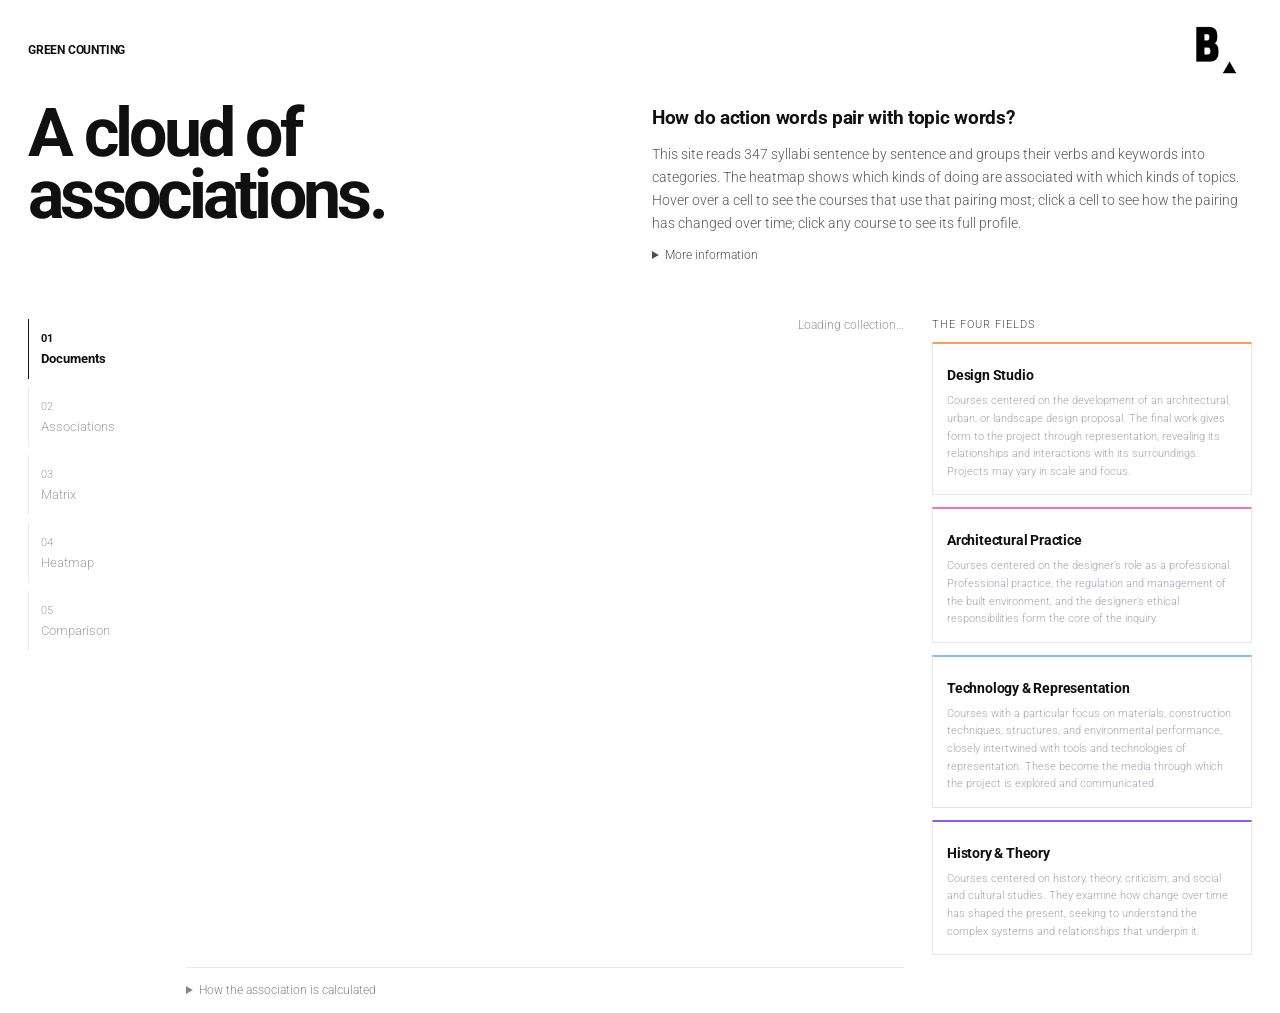
==== web/cloud_associations/index.html @ d3a154b5 "New Website" ====
<!doctype html>
<html lang="en">
<head><meta charset="utf-8"><meta name="viewport" content="width=device-width,initial-scale=1"><title>Cloud associations — an atlas of syllabi</title><link rel="preconnect" href="https://fonts.googleapis.com"><link rel="preconnect" href="https://fonts.gstatic.com" crossorigin><link href="https://fonts.googleapis.com/css2?family=Roboto:wght@300;700&family=Roboto+Mono:wght@300;700&display=swap" rel="stylesheet"><link rel="stylesheet" href="style.css"></head>
<body>
<header><a class="eyebrow" href="../word_associations/index.html">GREEN COUNTING</a><img class="buell-logo" src="buell-center-logo.png" alt="Buell Center"></header>
<main>
<section class="intro"><div><p class="eyebrow">FROM SOURCES TO PATTERNS</p><h1>A cloud of<br><em>associations.</em></h1></div>
<div class="project-description">
<h2>How do action words pair with topic words?</h2>
<p>This site reads 347 syllabi sentence by sentence and groups their verbs and keywords into categories. The heatmap shows which kinds of doing are associated with which kinds of topics. Hover over a cell to see the courses that use that pairing most; click a cell to see how the pairing has changed over time; click any course to see its full profile.</p>
<details class="project-method"><summary>More information</summary><h3>Implementation Details</h3><p>Every syllabus was split into sentences and the quantity of words in each verb and keyword category were counted. A sentence counts toward a verb group when it uses one of that group's verbs, and toward a keyword group when it mentions one of that group's topic words. Words are lemmatized to match their dictionary base form, and a word only counts as a keyword when it isn't being used as a verb in that sentence — so &quot;building a wall&quot; counts as a verb, while &quot;the building&quot; counts as a keyword. &quot;Distinctiveness of Association&quot; compares how often two word groups actually share a sentence with how often they would if the pairing were independent — a methodology known as <a href="https://en.wikipedia.org/wiki/Pointwise_mutual_information" target="_blank" rel="noopener">Pointwise Mutual Information</a>. The baseline is computed only over sentences that contain at least one categorized word, so administrative boilerplate (dates, grading policies, schedules) doesn't affect it.</p></details>
</div></section>
<div class="explorer-layout">
<nav class="steps" aria-label="Visualization stages"><button data-stage="0" aria-current="step"><span>01</span> Documents</button><button data-stage="1"><span>02</span> Associations</button><button data-stage="2"><span>03</span> Matrix</button><button data-stage="3"><span>04</span> Heatmap</button><button data-stage="4"><span>05</span> Comparison</button></nav>
<section class="workspace"><div class="toolbar"><div id="filters" role="group" aria-label="Document category"></div><button id="next" class="next" hidden>Unfold associations ↗</button></div>
<div class="figure-heading"><div><p id="stage-label" class="eyebrow" hidden>01 / THE COLLECTION</p><h2 id="stage-title" hidden>Each point is a document.</h2></div><p id="counts" aria-live="polite">Loading collection…</p></div>

<div id="comparison" hidden></div>
<div id="plot"><canvas id="canvas" aria-hidden="true"></canvas><div id="grid" aria-label="Verb and keyword association matrix"></div></div>
<div class="figure-footer"><p id="explanation" aria-live="polite"></p><div id="heat-legend" hidden><p class="heat-legend-description"><span>Points merge into an association surface. Yellow: less frequent than expected.</span><span>Magenta: more frequent than expected. Unscored cells have a central dot.</span></p><div class="gradient"></div><div class="legend-labels"><span>Less than expected</span><span>1×</span><span>More than expected</span></div></div></div>
</section>
<aside class="category-definitions" aria-label="Category definitions">
<p class="eyebrow">THE FOUR FIELDS</p>

<section class="definition-card" style="--category-color:#ff9b53"><h3>Design Studio</h3><p>Courses centered on the development of an architectural, urban, or landscape design proposal. The final work gives form to the project through representation, revealing its relationships and interactions with its surroundings. Projects may vary in scale and focus.</p></section>
<section class="definition-card" style="--category-color:#f16ed5"><h3>Architectural Practice</h3><p>Courses centered on the designer’s role as a professional. Professional practice, the regulation and management of the built environment, and the designer’s ethical responsibilities form the core of the inquiry.</p></section>
<section class="definition-card" style="--category-color:#72c9f4"><h3>Technology &amp; Representation</h3><p>Courses with a particular focus on materials, construction techniques, structures, and environmental performance, closely intertwined with tools and technologies of representation. These become the media through which the project is explored and communicated.</p></section>
<section class="definition-card" style="--category-color:#9855f5"><h3>History &amp; Theory</h3><p>Courses centered on history, theory, criticism, and social and cultural studies. They examine how change over time has shaped the present, seeking to understand the complex systems and relationships that underpin it.</p></section>
<div id="comparison-key" hidden></div>
</aside>
</div>

<div class="lower-controls">
<details><summary>How the association is calculated</summary><p>The ratio is observed shared sentences × baseline sentences ÷ (verb sentences × keyword sentences), calculated within the selected collection. As in the reference explorer, the baseline uses active sentences when available and otherwise all sentences for each syllabus. Cells with fewer than three shared sentences are not scored. Hidden topic categories match the reference: local, universal and theory.</p></details>
<div id="pdf-filter" hidden><label for="pdf-picker">Select a PDF</label><select id="pdf-picker"><option value="">All PDFs</option></select></div>
</div>
<aside id="detail" hidden><button id="close-detail" aria-label="Close details">×</button><h2 id="detail-title"></h2><p id="detail-summary"></p><div id="detail-list"></div></aside>
<div id="tooltip" role="tooltip" hidden></div><p id="error" role="alert" hidden></p>
</main>
<script src="../word_associations/data.js"></script><script src="app.js"></script>
</body></html>
---- web/cloud_associations/style.css ----
:root{--paper:#f4f0e7;--ink:#292e2a;--muted:#76786d;--line:#d6d3c7;--negative:#b48147;--positive:#496e67}*{box-sizing:border-box}body{margin:0;background:var(--paper);color:var(--ink);font-family:Arial,Helvetica,sans-serif}header,main,footer{max-width:1440px;margin:auto}header{display:flex;justify-content:space-between;padding:28px 40px;border-bottom:1px solid var(--line)}a{color:inherit;text-decoration:none}.eyebrow,.edition{font-size:10px;letter-spacing:1.9px;font-weight:500}.edition{color:var(--muted)}main{padding:0 40px}.intro{display:flex;align-items:end;justify-content:space-between;padding:48px 0 35px}.intro .eyebrow{margin:0 0 18px}h1{font:normal clamp(44px,5.5vw,76px)/.97 Georgia,serif;letter-spacing:-3px;margin:0}h1 em{font-weight:normal}.intro-copy{max-width:410px;font:17px/1.6 Georgia,serif}.small{font:11px Arial,sans-serif;color:var(--muted)}button{font:inherit;color:inherit;cursor:pointer}button:focus-visible,a:focus-visible,summary:focus-visible{outline:2px solid var(--positive);outline-offset:4px}.steps{display:grid;grid-template-columns:repeat(4,1fr);border-top:1px solid var(--line);border-bottom:1px solid var(--line);margin-bottom:28px}.steps button{background:none;border:0;text-align:left;padding:18px 0;font-size:13px;position:relative;color:var(--muted)}.steps span{font-size:10px;margin-right:15px}.steps button[aria-current]{color:var(--ink)}.steps button[aria-current]:after{content:'';position:absolute;bottom:-1px;height:2px;background:var(--ink);left:0;right:24px}.workspace{border:1px solid var(--line);padding:22px 24px 0;background:#f8f5ee}.toolbar{display:flex;gap:15px;justify-content:space-between;align-items:center}#filters{display:flex;flex-wrap:wrap;gap:6px}#filters button{border:1px solid transparent;background:none;border-radius:20px;padding:7px 10px;font-size:10px;color:#686d63}#filters button.active{border-color:#b8bdaf;color:var(--ink);background:#eeece2}.swatch{display:inline-block;width:6px;height:6px;border-radius:50%;margin-right:6px}.next{border:0;border-bottom:1px solid #8b9184;background:none;font-size:11px;padding:7px 0;white-space:nowrap}.figure-heading{display:flex;justify-content:space-between;align-items:end;margin:30px 0 8px}.figure-heading .eyebrow{color:var(--muted);margin:0 0 8px}h2{font:normal 25px Georgia,serif;margin:0}#counts{font-size:11px;color:var(--muted);text-align:right;white-space:pre-line;line-height:1.6}#plot{position:relative;height:610px;width:100%}canvas{display:block;width:100%;height:100%}#grid{position:absolute;inset:0;pointer-events:none;opacity:0;transition:opacity .6s}#grid.visible{opacity:1}.cell{position:absolute;pointer-events:auto;border:0;background:transparent;padding:0}.cell:hover,.cell:focus-visible{box-shadow:inset 0 0 0 1px var(--ink);outline:0}.axis-label{position:absolute;font-size:10px;pointer-events:none;display:flex;align-items:center;justify-content:center;text-align:center;color:#555e54}.axis-label.row{justify-content:flex-end;padding-right:12px;line-height:1.3}.cell-value{position:absolute;bottom:6px;right:7px;font-size:11px;background:#f8f5eed9;padding:2px 4px;opacity:0;transition:opacity .7s}#grid.heat .cell-value{opacity:1}#cloud-caption{position:absolute;bottom:18px;left:0;right:0;text-align:center;font:italic 14px Georgia,serif;color:var(--muted);pointer-events:none;transition:opacity .4s}#cloud-caption span{font:10px Arial,sans-serif;display:block;margin-top:7px}.figure-footer{border-top:1px solid var(--line);padding:16px 0;display:flex;gap:30px;justify-content:space-between;align-items:center;min-height:80px}#explanation{font-size:11px;line-height:1.6;color:#686d63;max-width:600px;margin:0}#heat-legend{width:280px;flex-shrink:0}.gradient{height:7px;background:linear-gradient(90deg,#b48147,#f8f5ee,#496e67)}.legend-labels{display:flex;justify-content:space-between;font-size:8px;margin-top:7px;color:var(--muted)}.notes{display:grid;grid-template-columns:1fr 1fr;gap:70px;margin:28px 0}.notes p,details p{font:13px/1.7 Georgia,serif;color:#6a7065}.notes .eyebrow{line-height:2.5;font-family:Arial,sans-serif}details{border-top:1px solid var(--line);padding:16px 0;font-size:11px;color:var(--muted)}footer{padding:24px 40px;display:flex;justify-content:space-between;border-top:1px solid var(--line);font-size:9px;letter-spacing:1px;color:var(--muted)}#tooltip{position:fixed;z-index:10;pointer-events:none;max-width:290px;padding:12px 16px;background:var(--ink);color:var(--paper);font-size:11px;line-height:1.7;white-space:pre-line}#detail{position:fixed;right:20px;top:20px;bottom:20px;width:min(420px,calc(100vw - 40px));background:var(--paper);box-shadow:0 4px 50px #292e2a33;border:1px solid var(--line);padding:32px;overflow:auto;z-index:20}#close-detail{float:right;border:0;background:none;font-size:24px}#detail-summary{font:13px/1.7 Georgia,serif}#detail-list button{display:block;width:100%;text-align:left;background:transparent;border:0;border-top:1px solid var(--line);padding:14px 0;font-size:12px;line-height:1.7}#detail-list small{display:block;color:var(--muted)}[hidden]{display:none!important}#error{color:#954825}@media(max-width:800px){header,footer{padding:20px}.edition{display:none}main{padding:0 16px}.intro{gap:24px;align-items:start}.intro-copy{max-width:45%;font-size:14px}h1{letter-spacing:-2px}.workspace{padding:16px 10px 0}.toolbar{align-items:start;flex-direction:column}.steps button{font-size:11px}.steps span{display:block;margin-bottom:6px}.figure-heading{align-items:start;gap:10px}h2{font-size:20px}#plot{height:580px}.figure-footer{align-items:start;flex-direction:column;gap:12px}.notes{gap:24px}.axis-label{font-size:8px}.cell-value{font-size:9px;right:2px;bottom:3px}footer span{letter-spacing:0;font-size:8px}}@media(prefers-reduced-motion:reduce){*{transition:none!important}}

/* White editorial canvas with a luminous, cool-toned visualization field. */
:root{--paper:#fff;--ink:#101010;--muted:#85858d;--line:#e9e9ee;--negative:#ff9b53;--positive:#9455ef}
html{background:#dedede;padding:28px 0}body{max-width:1440px;width:calc(100% - 64px);margin:0 auto;background:#fff;box-shadow:0 3px 22px #00000005}header{padding:18px 24px;border:0;align-items:start}header .eyebrow{font-size:10px;font-weight:600;letter-spacing:-.2px}.edition{font-size:8px;letter-spacing:0;color:#36363b}main{padding:0 8px}.intro{padding:48px 16px 18px;align-items:end;gap:40px}.intro .eyebrow{display:none}h1{font:700 clamp(42px,5.3vw,76px)/.92 Arial,Helvetica,sans-serif;letter-spacing:-3.7px}h1 em{font-style:normal;font-weight:700}.intro-copy{font:11px/1.5 Arial,Helvetica,sans-serif;max-width:300px;padding-bottom:0}.intro-copy p{margin:0}.intro-copy .small{margin-top:10px;font-size:9px;color:#a0a0aa}.steps{margin:0 16px 0;border-top:0;border-bottom:1px solid #eeeeF3}.steps button{font-size:10px;padding:16px 0;color:#a1a1aa}.steps span{font-size:8px;margin-right:10px}.steps button[aria-current]:after{height:1px;right:65%}.workspace{border:0;padding:0 16px;background:linear-gradient(115deg,#f3f2fa 0%,#f5f5fb 46%,#f0f0fa 100%)}.toolbar{padding:15px 0 0;gap:8px}#filters{gap:1px}#filters button{border-radius:0;border:0;padding:5px 8px;font-size:9px;color:#8b8998}#filters button.active{border:0;background:#ffffffa6;color:#16161c}.swatch{width:5px;height:5px}.next{font-size:9px;border-bottom-color:#b1adbf;padding:5px 0}.figure-heading{margin:22px 0 0;position:relative;z-index:1}.figure-heading .eyebrow{font-size:8px;letter-spacing:.5px;color:#9b96a8;margin-bottom:6px}h2{font:600 16px/1.2 Arial,Helvetica,sans-serif;letter-spacing:-.5px}#counts{font-size:9px;color:#96909f;line-height:1.4;margin:0}#plot{height:530px}.axis-label{color:#686278;font-size:9px}.cell:hover,.cell:focus-visible{box-shadow:inset 0 0 0 1px #b6a2d7}.cell-value{background:#ffffffbd;color:#494054;font-size:10px}.figure-footer{border-color:#e3e0ee;padding:12px 0;min-height:54px;gap:16px}#explanation{font-size:9px;color:#8d879e;max-width:660px;line-height:1.6}#cloud-caption{font:10px Arial,Helvetica,sans-serif;color:#8c849c;bottom:12px}#cloud-caption span{font-size:8px;color:#a8a2b4;margin-top:4px}.gradient{height:5px;background:linear-gradient(90deg,#ff9b53,#faf9ff,#9455ef)}.legend-labels{font-size:8px}.notes{margin:18px 16px;gap:65px}.notes p,details p{font:10px/1.6 Arial,Helvetica,sans-serif;color:#939098}.notes .eyebrow{font-size:8px;letter-spacing:.5px;color:#514e58}details{margin:0 16px;font-size:9px;padding:12px 0}footer{padding:12px 24px;font-size:8px;letter-spacing:0;border-top:1px solid #f1f1f3}#detail{background:#fff;border:1px solid #e9e6f0;box-shadow:0 4px 60px #37234b20}#detail-summary{font:12px/1.7 Arial,sans-serif}#tooltip{background:#292032;color:#fff;font-size:10px;box-shadow:0 3px 18px #68508920}#detail-list a{font-size:11px;color:#834fc6}
@media(min-width:1500px){html{padding:50px 0}body{width:calc(100% - 120px)}}
@media(max-width:800px){html{padding:12px 0}body{width:calc(100% - 24px)}header{padding:14px 16px}.intro{padding:30px 12px 18px;gap:20px}h1{font-size:clamp(34px,6vw,48px);letter-spacing:-2px}.intro-copy{font-size:10px;max-width:43%}.steps{margin:0 12px}.steps span{display:inline-block;margin-right:5px}.workspace{padding:0 10px}.toolbar{flex-direction:column;align-items:start}.figure-heading{gap:10px}#plot{height:510px}.axis-label{font-size:8px}h2{font-size:14px}.figure-footer{gap:10px}.notes{gap:20px;margin:14px 10px}footer{padding:12px 16px}}@media(max-width:460px){.intro{display:block}.intro-copy{max-width:270px;margin-top:18px}.intro-copy .small{display:none}.steps button{font-size:9px}#counts{font-size:8px}#filters button{font-size:8px;padding:5px}.cell-value{font-size:8px}}
#heatmap-mode{display:flex;gap:18px;padding:20px 0 6px}#heatmap-mode button{background:none;border:0;border-bottom:1px solid transparent;padding:6px 0;font-size:10px;color:#9990a7}#heatmap-mode button[aria-pressed=true]{color:#292032;border-bottom-color:#292032}#comparison{display:grid;grid-template-columns:repeat(2,minmax(0,1fr));gap:30px 24px;padding:22px 0 28px}.comparison-panel{min-width:0}.comparison-panel h3{font-size:13px;font-weight:600;letter-spacing:-.3px;margin:0 0 5px}.comparison-panel>p{font-size:9px;color:#92899e;margin:0 0 10px}.comparison-scroll{overflow-x:auto;padding-bottom:4px}.comparison-panel table{width:100%;min-width:440px;table-layout:fixed;border-collapse:collapse}.comparison-panel th{font-size:8px;color:#746a83;font-weight:400}.comparison-panel thead th{height:85px;vertical-align:bottom;padding-bottom:9px}.comparison-panel th:first-child{width:90px;text-align:right;padding-right:9px;line-height:1.3}.comparison-panel thead th:first-child{font-size:7px;color:#a29bad}.comparison-panel thead th:not(:first-child) span{display:inline-block;writing-mode:vertical-rl;transform:rotate(180deg);text-align:left;white-space:nowrap}.comparison-panel td{padding:0;height:37px;border:1px solid #dfd8ea}.comparison-panel td button{display:block;width:100%;height:100%;padding:0;border:0;font-size:9px;color:#44364e;transition:box-shadow .15s}.comparison-panel td button.pair-highlight,.comparison-panel td button:focus-visible{box-shadow:inset 0 0 0 1.5px #37224e;outline:0}.comparison-panel td button.unscored{background-image:repeating-linear-gradient(135deg,transparent,transparent 4px,#bbaace44 4px,#bbaace44 5px);color:#9d91a9}@media(max-width:1000px){#comparison{grid-template-columns:1fr;gap:28px}.comparison-panel table{min-width:440px}.comparison-panel td{height:38px}}@media(min-width:1400px){.comparison-panel td{height:43px}}
@media(min-width:561px) and (max-width:1000px){#comparison{grid-template-columns:repeat(2,minmax(0,1fr));gap:24px 12px}.comparison-panel table{min-width:0}.comparison-panel th:first-child{width:64px;padding-right:5px;font-size:7px}.comparison-panel th{font-size:7px}.comparison-panel td{height:28px}.comparison-panel td button{font-size:8px}.comparison-panel h3{font-size:11px}.comparison-panel>p{font-size:8px}.comparison-panel thead th{height:80px}}
/* Continuous white page; navigation, visualization and definitions share one canvas. */
html{background:#fff;padding:0}body{width:100%;max-width:none;margin:0;box-shadow:none;background:#fff}header,main,footer{max-width:none}header{padding:22px 28px}main{padding:0 28px}.intro{padding:32px 0 34px}.explorer-layout{display:grid;grid-template-columns:130px minmax(0,1fr) 224px;gap:28px;align-items:start}.steps{display:flex;flex-direction:column;margin:0;border:0;position:sticky;top:24px;padding-top:20px;gap:8px}.steps button{padding:13px 0 13px 12px;text-align:left;font-size:11px;border-left:1px solid #eceaef}.steps span{display:block;margin:0 0 6px;font-size:9px}.steps button[aria-current]{border-left-color:#17121d}.steps button[aria-current]:after{display:none}.workspace{padding:0;background:#fff;border:0;min-width:0}.toolbar{padding-top:12px;align-items:start;flex-wrap:wrap}#filters button.active{background:#f6f5f8}.figure-heading{margin-top:24px}#plot{height:460px}.figure-footer{border:0}.category-definitions{padding-top:20px}.category-definitions>.eyebrow{font-size:9px;letter-spacing:1px;margin:0 0 12px;color:#514957}.definitions-intro{font-size:10px;line-height:1.6;color:#99909e;margin:0 0 20px}.definition-card{border:1px solid #e8e5ed;border-top:2px solid var(--category-color);padding:14px;margin-bottom:12px;min-height:104px;background:#fff}.definition-number{font-size:8px;color:#a39aa9}.definition-card h3{font-size:12px;font-weight:500;letter-spacing:-.2px;margin:9px 0}.definition-card p{font-size:10px;color:#aaa1b0;margin:0;line-height:1.6}.notes{margin-left:158px;margin-right:252px}details{margin-left:158px;margin-right:252px}.comparison-panel table{min-width:0}.comparison-panel th:first-child{width:68px}.comparison-panel td{height:32px}
@media(min-width:1500px){html{padding:0}body{width:100%}header{padding:26px 40px}main{padding:0 40px}.explorer-layout{grid-template-columns:160px minmax(0,1fr) 260px;gap:36px}#plot{height:530px}.notes,details{margin-left:196px;margin-right:296px}}
@media(max-width:1000px){.explorer-layout{grid-template-columns:92px minmax(0,1fr);gap:18px}.category-definitions{grid-column:2;display:grid;grid-template-columns:1fr 1fr;gap:12px}.category-definitions>.eyebrow,.definitions-intro{grid-column:1/-1}.definitions-intro{margin-bottom:4px}.definition-card{margin:0;min-height:100px}.steps button{font-size:10px;padding-left:8px}.notes,details{margin-left:110px;margin-right:0}#comparison{grid-template-columns:1fr}}
@media(max-width:560px){header{padding:18px 14px}main{padding:0 14px}.explorer-layout{grid-template-columns:72px minmax(0,1fr);gap:12px}.steps{padding-top:10px}.steps button{font-size:9px}.steps span{display:block}#plot{height:370px}#counts{white-space:normal;font-size:8px;max-width:100px}.figure-heading{flex-direction:column;gap:9px}#counts{text-align:left}.category-definitions{grid-template-columns:1fr}.category-definitions>.eyebrow,.definitions-intro{grid-column:1}.notes,details{margin-left:84px}.notes{grid-template-columns:1fr;gap:0}.comparison-scroll{overflow-x:auto}.comparison-panel table{min-width:340px}.toolbar{gap:12px}#heatmap-mode{flex-direction:column;gap:3px;align-items:start}.intro{padding-top:20px}.intro-copy{max-width:100%}}
/* Typography: two Roboto weights, with Roboto Mono reserved for dropdowns. */
body,button,input,textarea{font-family:'Roboto',Arial,sans-serif;font-weight:300}
h1,h1 em,h2,h3,strong,b,header .eyebrow,.steps button[aria-current],#filters button.active,#heatmap-mode button[aria-pressed=true],.definition-card h3,.comparison-panel h3{font-family:'Roboto',Arial,sans-serif;font-weight:700}
.intro-copy,.intro-copy .small,.small,.notes p,.notes .eyebrow,details,details p,#cloud-caption,#cloud-caption span,#detail-summary,#detail-list button,#detail-list small,.eyebrow,.edition,.steps button,.next,.axis-label,.cell-value,.figure-footer,.definition-card p,.definition-number,.definitions-intro,.category-definitions>.eyebrow,.comparison-panel th,.comparison-panel td button,.comparison-panel>p,#filters button,#heatmap-mode button,#counts,footer{font-family:'Roboto',Arial,sans-serif;font-weight:300}
.steps button[aria-current],#filters button.active,#heatmap-mode button[aria-pressed=true],header .eyebrow{font-weight:700}
select,select option,[role=combobox],[role=listbox],[role=option]{font-family:'Roboto Mono',monospace;font-weight:300}
.intro-copy .intro-question{font-family:'Roboto',Arial,sans-serif;font-weight:700;margin-bottom:10px}

.buell-logo{display:block;width:52px;height:52px;object-fit:contain}header{align-items:center}.intro{justify-content:flex-start}@media(max-width:560px){.buell-logo{width:42px;height:42px}}
/* Larger institutional mark and a tighter title position. */
.buell-logo{width:72px;height:72px}
header{padding-top:14px;padding-bottom:8px}
.intro{padding-top:8px}
@media(min-width:1500px){header{padding-top:16px;padding-bottom:8px}}
@media(max-width:560px){.buell-logo{width:60px;height:60px}header{padding-top:12px;padding-bottom:6px}.intro{padding-top:8px}}
/* Readable supporting typography across the explorer. */
header .eyebrow{font-size:12px}.eyebrow,.figure-heading .eyebrow,.category-definitions>.eyebrow{font-size:11px}
.steps button{font-size:13px}.steps span{font-size:11px}
#filters button,.next,#heatmap-mode button{font-size:12px}
#counts{font-size:12px;line-height:1.6}
.axis-label{font-size:11px}.cell-value{font-size:12px}
#cloud-caption{font-size:13px}#cloud-caption span{font-size:11px;line-height:1.6}
#explanation,.notes p,details,details p{font-size:12px;line-height:1.7}.notes .eyebrow{font-size:11px}
.definition-number{font-size:11px}.definition-card h3{font-size:14px}.definition-card p{font-size:12px;line-height:1.6}
.comparison-panel h3{font-size:14px}.comparison-panel>p{font-size:11px;line-height:1.5}
.comparison-panel th,.comparison-panel th:first-child{font-size:10px}.comparison-panel thead th:first-child{font-size:9px}
.comparison-panel td button{font-size:11px}.comparison-panel thead th{height:112px}.comparison-panel td{height:36px}
.legend-labels{font-size:10px}footer,footer span{font-size:10px}#tooltip{font-size:12px}#detail-list small,#detail-list a{font-size:12px}
@media(max-width:1000px){.steps button{font-size:12px}.comparison-panel table{min-width:430px}.comparison-panel th:first-child{width:84px}}
@media(max-width:560px){.steps button{font-size:11px}.steps span{font-size:10px}#filters button{font-size:11px}#counts{font-size:11px;max-width:none}.axis-label{font-size:10px}.cell-value{font-size:10px}.comparison-panel table{min-width:430px}.legend-labels{font-size:10px}footer span{font-size:9px}}
/* Keep the collection count level with the category sidebar heading in every view. */
.workspace{position:relative;padding-top:52px}
.figure-heading{position:absolute;top:20px;left:0;right:0;margin:0;display:flex;justify-content:flex-end;align-items:start}
#counts{margin:0;line-height:1;white-space:normal;text-align:right}
.category-definitions>.eyebrow{line-height:1;margin-top:0}
@media(max-width:1000px){.category-definitions{padding-top:20px}}
@media(max-width:560px){.figure-heading{flex-direction:row;gap:0}#counts{max-width:none;text-align:right;line-height:1}}
/* Align category filters with the count and the field heading. */
.toolbar{position:absolute;top:20px;left:0;right:135px;padding:0;margin:0;align-items:start}
#filters{align-items:start;gap:5px 10px}
#filters button{padding:0;line-height:1;background:none}
#filters button.active{background:none}
@media(max-width:560px){.toolbar{right:100px;gap:0}#filters{gap:8px 10px}.workspace{padding-top:88px}}
/* Project introduction alongside the title. */
.intro{justify-content:space-between;align-items:start;gap:48px}
.project-description{flex:0 1 600px;max-width:52%;padding-top:4px}
.project-description h2{font-size:19px;line-height:1.3;letter-spacing:-.3px;margin:0 0 12px}
.project-description p{font-family:'Roboto',Arial,sans-serif;font-weight:300;font-size:14px;line-height:1.65;color:#5c5663;margin:0 0 10px}
.project-description .project-method{margin:0;padding:0;border:0;font-size:12px}
.project-method summary{cursor:pointer;color:#54485f;display:list-item}
.project-method h3{font-size:14px;margin:20px 0 10px}
.project-method p{font-size:13px}.project-method a{text-decoration:underline;text-underline-offset:2px}
@media(max-width:800px){.intro{gap:28px}.project-description{max-width:53%}.project-description h2{font-size:16px}.project-description p{font-size:12px}}
@media(max-width:560px){.intro{display:block}.project-description{max-width:none;margin-top:24px;padding:0}.project-description p{font-size:13px}}
/* Give the category definitions more room, extending the sidebar to the left. */
@media(min-width:1001px){.explorer-layout{grid-template-columns:130px minmax(0,1fr) 280px}.notes,details{margin-right:308px}}
@media(min-width:1500px){.explorer-layout{grid-template-columns:160px minmax(0,1fr) 320px}.notes,details{margin-right:356px}}
@media(min-width:1001px){.explorer-layout{grid-template-columns:130px minmax(0,1fr) 320px}.notes,details{margin-right:348px}}
@media(min-width:1500px){.explorer-layout{grid-template-columns:160px minmax(0,1fr) 360px}.notes,details{margin-right:396px}}
.definition-card p{font-size:11px;line-height:1.6}
.figure-footer{justify-content:center}
#explanation{text-align:center}
/* Align the method divider with the bottom and right edge of the category cards. */
.category-definitions>.definition-card:last-child{margin-bottom:0}
.explorer-layout+details{margin-top:0;margin-right:0}
.explorer-layout+details{margin-top:16px}
/* Restore the divider below the layout; end it at the collection count column. */
.category-definitions>.definition-card:last-child{margin-bottom:12px}
.explorer-layout+details{margin-top:0;margin-right:348px}
@media(min-width:1500px){.explorer-layout+details{margin-right:396px}}
@media(max-width:1000px){.explorer-layout+details{margin-right:0}}

#explanation{white-space:pre-line}

#heat-legend{width:280px;max-width:100%}
.heat-legend-description{width:100%;margin:0 0 10px;font-family:'Roboto',Arial,sans-serif;font-weight:300;font-size:12px;line-height:1.6;color:#8d879e;text-align:left}
#heat-legend .gradient,#heat-legend .legend-labels{width:100%}

#heat-legend{width:480px;max-width:100%;flex-shrink:1}
.heat-legend-description{font-size:11px;line-height:1.5;margin-bottom:8px}
.heat-legend-description span{display:block;white-space:nowrap}
@media(max-width:800px){.heat-legend-description{font-size:clamp(6px,1.15vw,10px)}}
.heat-legend-description{text-align:center}

:root{--negative:#ffff00;--positive:#ff00ff}
#heat-legend .gradient{background:linear-gradient(90deg,#ffff00,#faf9ff,#ff00ff)}

/* Center values directly on the heatmap surface, without label backgrounds. */
.cell-value{inset:0;display:flex;align-items:center;justify-content:center;background:transparent;padding:0;text-align:center;font-variant-numeric:tabular-nums}
.comparison-panel td button{text-align:center;vertical-align:middle;font-variant-numeric:tabular-nums}
/* Keep category controls clickable above the count row and visualization. */
.toolbar{z-index:3}
.figure-heading{pointer-events:none}
#filters button{cursor:pointer}

.comparison-panel td button.unscored{background:#fff!important;background-image:none;color:#44364e}

/* Heatmap tiles: white gutters and softly rounded corners. */
#grid.heat .cell{border:2px solid transparent;border-radius:6px;background-clip:padding-box}
#grid.heat .cell:hover,#grid.heat .cell:focus-visible{box-shadow:inset 0 0 0 1px #37224e}
.comparison-panel table{border-collapse:separate;border-spacing:3px}
.comparison-panel td{border:0;background:#fff}
.comparison-panel td button{border-radius:4px;overflow:hidden}

/* Compact four-quadrant comparison, following the reference matrix. */
#grid.heat .cell{border-width:.75px;border-radius:4px}
#comparison{position:relative;grid-template-columns:repeat(2,minmax(0,1fr));gap:0;padding:24px 0 12px 28px;align-items:start}
.comparison-keyword-axis{grid-column:1/-1;justify-self:center;background:#aaffdf;border-radius:4px;padding:2px 7px;font-size:15px;margin-bottom:12px}
.comparison-verb-axis{position:absolute;left:0;top:50%;writing-mode:vertical-rl;transform:rotate(180deg);background:#c1ff72;border-radius:4px;padding:6px 3px;font-size:15px}
.comparison-panel{padding:0 2px 4px;min-width:0}
.comparison-panel[data-panel="0"],.comparison-panel[data-panel="2"]{border-right:1px dotted #b8b8b8}
.comparison-panel[data-panel="0"],.comparison-panel[data-panel="1"]{border-bottom:1px dotted #b8b8b8;padding-bottom:5px}
.comparison-panel[data-panel="2"],.comparison-panel[data-panel="3"]{padding-top:5px}
.comparison-panel h3{text-align:center;font-size:13px;font-weight:700;margin:0 0 4px;letter-spacing:0}
.comparison-panel>p{text-align:center;font-size:11px;margin:0 0 8px;color:#8e8b85}
.comparison-panel[data-panel="0"] h3,.comparison-panel[data-panel="2"] h3,.comparison-panel[data-panel="0"]>p,.comparison-panel[data-panel="2"]>p{margin-left:88px}
.comparison-panel table{min-width:0;width:100%;border-spacing:1.5px;table-layout:fixed}
.comparison-panel thead th{height:22px;padding:0 0 3px;vertical-align:bottom;font-size:9px}
.comparison-panel thead th:not(:first-child) span{writing-mode:horizontal-tb;transform:none;display:inline;background:#aaffdf;border-radius:4px;padding:0 4px;white-space:nowrap}
.comparison-panel th:first-child{width:88px;font-size:10px;padding-right:5px;line-height:1.2}
.comparison-panel tbody th{color:#34332f}
.comparison-panel tbody th:before{content:none}
.comparison-panel td{height:32px;border:0;padding:0}
.comparison-panel td button{font-size:10px;border-radius:3px;color:#111}
.comparison-panel[data-panel="1"] th:first-child,.comparison-panel[data-panel="3"] th:first-child{display:none}
.comparison-panel[data-panel="2"] thead,.comparison-panel[data-panel="3"] thead{display:none}
.comparison-panel[data-panel="1"]>p{margin-bottom:8px}
.comparison-scroll{padding-bottom:0;overflow:visible}
@media(max-width:1200px){.comparison-panel thead th{font-size:8px}.comparison-panel thead th:not(:first-child) span{padding:0 1px}.comparison-panel td button{font-size:9px}}
@media(max-width:1000px){#comparison{grid-template-columns:repeat(2,minmax(350px,1fr));overflow-x:auto;padding-left:24px}.comparison-panel table{min-width:0}.comparison-panel th:first-child{width:78px;font-size:9px}.comparison-panel[data-panel="0"] h3,.comparison-panel[data-panel="2"] h3,.comparison-panel[data-panel="0"]>p,.comparison-panel[data-panel="2"]>p{margin-left:78px}.comparison-panel td{height:29px}.comparison-panel h3{font-size:11px}.comparison-panel>p{font-size:10px}}

@media(min-width:1001px){#comparison{grid-template-columns:calc(50% + 44px) minmax(0,1fr)}}
.comparison-panel tbody th span{background:#c1ff72;border-radius:4px;padding:0 3px;box-decoration-break:clone;-webkit-box-decoration-break:clone}
/* Plain axis text and vertical column names in the comparison. */
.comparison-keyword-axis,.comparison-verb-axis,.comparison-panel tbody th span,.comparison-panel thead th:not(:first-child) span{background:transparent;border-radius:0}
.comparison-panel thead th{height:116px;padding-bottom:8px;vertical-align:bottom;font-size:10px}
.comparison-panel thead th:not(:first-child) span{display:inline-block;writing-mode:vertical-rl;transform:rotate(180deg);white-space:nowrap;padding:0;text-align:left}

/* Axis captions sit on the shared quadrant dividers. */
#comparison{padding-top:68px}
.comparison-keyword-axis{position:absolute;top:24px;left:50%;margin:0;transform:translateX(-50%);white-space:nowrap}
.comparison-verb-axis{transform:translateY(-50%) rotate(180deg);margin:0}
.comparison-panel td button{transition:filter .16s ease,opacity .16s ease,box-shadow .16s ease}
#comparison.comparing-pair .comparison-panel td button:not(.pair-highlight){filter:grayscale(1);opacity:.48}
#comparison.comparing-pair .comparison-panel td button.pair-highlight{filter:none;opacity:1}
#comparison .comparison-panel td button{font-size:9px}
@media(max-width:1200px){#comparison .comparison-panel td button{font-size:8px}}
/* Keep category captions outside the four heatmaps, leaving a compact central seam. */
#comparison .comparison-panel{display:flex;flex-direction:column}
#comparison .comparison-panel[data-panel="2"],#comparison .comparison-panel[data-panel="3"]{padding-top:2px}
#comparison .comparison-panel[data-panel="0"],#comparison .comparison-panel[data-panel="1"]{padding-bottom:2px}
#comparison .comparison-panel[data-panel="2"] .comparison-scroll,#comparison .comparison-panel[data-panel="3"] .comparison-scroll{order:0}
#comparison .comparison-panel[data-panel="2"] h3,#comparison .comparison-panel[data-panel="3"] h3{order:1;margin-top:10px;margin-bottom:4px}
#comparison .comparison-panel[data-panel="2"]>p,#comparison .comparison-panel[data-panel="3"]>p{order:2;margin-bottom:0}

/* A compact quadrant key replaces captions around individual matrices. */
#comparison{padding-top:12px}
.comparison-map{grid-column:1/-1;justify-self:start;display:grid;grid-template-columns:repeat(2,minmax(130px,190px));gap:10px 20px;margin:0 0 16px 0;padding:0}
.comparison-map-item{display:grid;grid-template-columns:16px 1fr;column-gap:7px;row-gap:3px;align-items:start;font-size:11px;line-height:1.3}
.comparison-map-square{grid-row:1/3;width:15px;height:15px;border:2px solid;border-radius:2px;margin-top:1px}
.comparison-map-item small{font-size:10px;color:#939098}
#comparison .comparison-panel>h3,#comparison .comparison-panel>p{display:none}
#comparison .comparison-panel thead th{height:auto;padding-top:0;padding-bottom:6px;line-height:1}
#comparison .comparison-panel thead th:not(:first-child) span{vertical-align:bottom}
.comparison-keyword-axis{top:90px}
@media(max-width:560px){.comparison-map{grid-template-columns:150px 150px;gap:10px 12px}.comparison-map-item{font-size:10px}}
#comparison .comparison-keyword-axis{top:12px}

/* Simple cross with names occupying the corresponding four quadrants. */
#comparison .comparison-map{position:relative;grid-template-columns:repeat(2,160px);grid-template-rows:repeat(2,42px);gap:0;margin:0 0 16px;width:320px}
.comparison-map:before,.comparison-map:after{content:'';position:absolute;background:#bab6c0;pointer-events:none}
.comparison-map:before{left:50%;top:0;bottom:0;width:1px}
.comparison-map:after{left:0;right:0;top:50%;height:1px}
#comparison .comparison-map-item{display:flex;align-items:center;justify-content:center;text-align:center;padding:5px 10px;font-size:11px;font-weight:300;line-height:1.3}
@media(max-width:560px){#comparison .comparison-map{grid-template-columns:repeat(2,140px);width:280px}#comparison .comparison-map-item{font-size:10px}}

/* PDF selector below the definitions, level with the method disclosure. */
.lower-controls{display:grid;grid-template-columns:minmax(0,1fr) 320px;gap:28px;margin-left:158px;align-items:start}
.lower-controls>details{margin:0;padding:12px 0;border-top:1px solid var(--line)}
#pdf-filter{border-top:1px solid var(--line);padding-top:12px;min-width:0}
#pdf-filter label{display:block;font-size:12px;margin-bottom:8px;color:#746a83}
#pdf-picker{display:block;width:100%;min-width:0;border:1px solid #ded9e5;border-radius:0;background:#fff;padding:9px 10px;font:300 11px 'Roboto Mono',monospace;color:#44364e}
@media(min-width:1500px){.lower-controls{grid-template-columns:minmax(0,1fr) 360px;gap:36px;margin-left:196px}}
@media(max-width:1000px){.lower-controls{margin-left:110px;grid-template-columns:1fr 1fr;gap:18px}}
@media(max-width:560px){.lower-controls{margin-left:84px;grid-template-columns:1fr;gap:16px}}

.category-definitions #pdf-filter{margin-top:18px;padding-top:14px;grid-column:1/-1}

/* Reading key below the category definitions, outside the heatmap. */
#comparison-key{margin-top:20px;padding-top:16px;border-top:1px solid var(--line);grid-column:1/-1}
#comparison-key .comparison-map{position:relative;display:grid;grid-template-columns:repeat(2,minmax(0,1fr));grid-template-rows:repeat(2,52px);gap:0;width:100%;margin:0}
#comparison-key .comparison-map-item{display:flex;align-items:center;justify-content:center;text-align:center;padding:6px 9px;font-size:11px;line-height:1.4}
/* Reserve a separate line for Keywords above the vertical column labels. */
#comparison{padding-top:48px}
#comparison .comparison-keyword-axis{position:absolute;top:8px;margin:0;padding:0;transform:translateX(-50%);line-height:1.3;background:#fff;white-space:nowrap;z-index:1}

#comparison .comparison-keyword-axis{justify-self:start;transform:none;width:max-content;right:auto}
/* Absolute axis labels use the whole comparison container, not a grid cell. */
#comparison .comparison-keyword-axis{grid-area:auto;grid-column:auto;grid-row:auto;justify-self:auto;align-self:auto;box-sizing:border-box}

#grid .axis-label.vertical{writing-mode:vertical-rl;transform:rotate(180deg);white-space:nowrap;justify-content:flex-start;padding-top:4px}
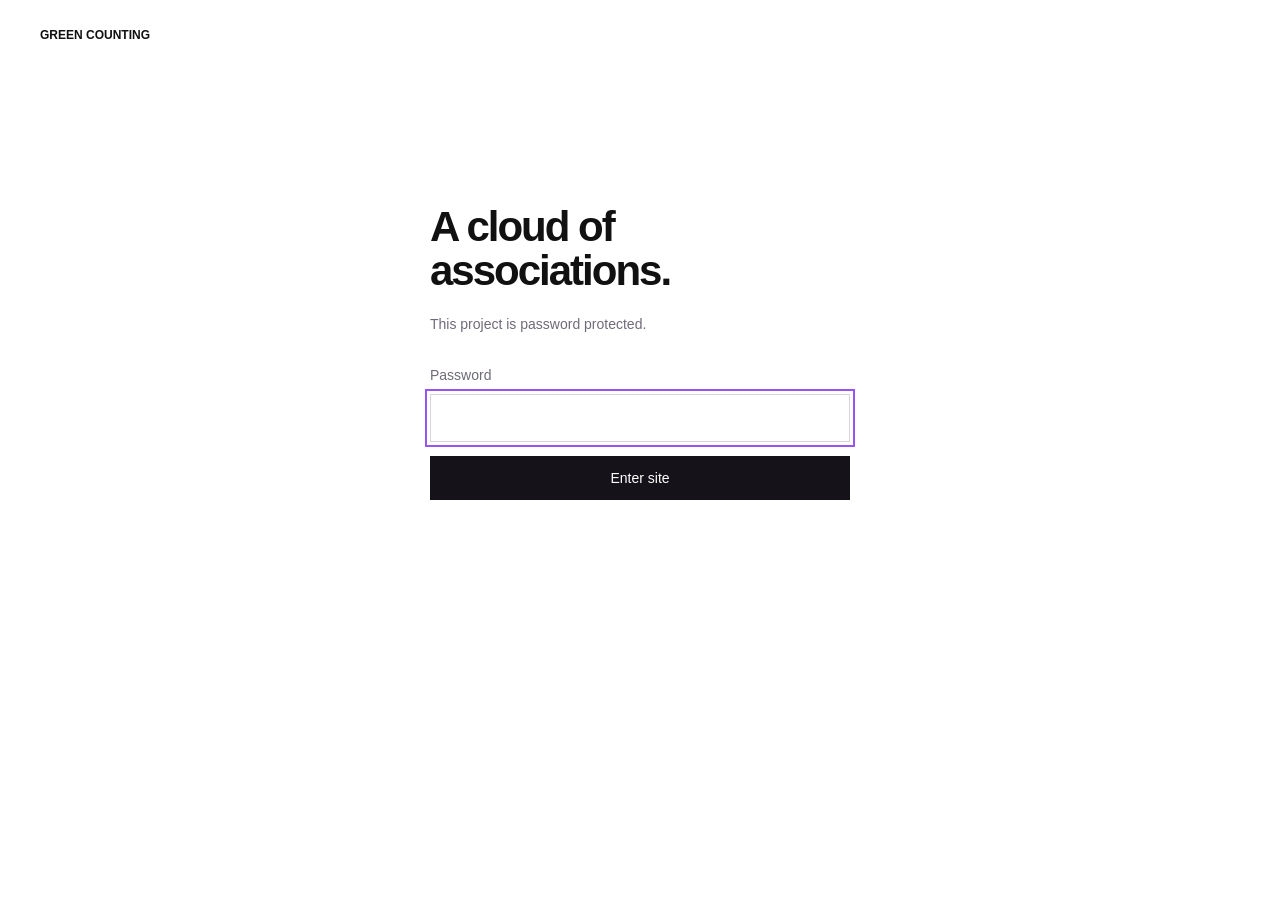
==== commit 571919b5: "Update wbsite + password" ====
--- a/web/cloud_associations/index.html
+++ b/web/cloud_associations/index.html
@@ -1,41 +1,7 @@
 <!doctype html>
-<html lang="en">
-<head><meta charset="utf-8"><meta name="viewport" content="width=device-width,initial-scale=1"><title>Cloud associations — an atlas of syllabi</title><link rel="preconnect" href="https://fonts.googleapis.com"><link rel="preconnect" href="https://fonts.gstatic.com" crossorigin><link href="https://fonts.googleapis.com/css2?family=Roboto:wght@300;700&family=Roboto+Mono:wght@300;700&display=swap" rel="stylesheet"><link rel="stylesheet" href="style.css"></head>
-<body>
-<header><a class="eyebrow" href="../word_associations/index.html">GREEN COUNTING</a><img class="buell-logo" src="buell-center-logo.png" alt="Buell Center"></header>
-<main>
-<section class="intro"><div><p class="eyebrow">FROM SOURCES TO PATTERNS</p><h1>A cloud of<br><em>associations.</em></h1></div>
-<div class="project-description">
-<h2>How do action words pair with topic words?</h2>
-<p>This site reads 347 syllabi sentence by sentence and groups their verbs and keywords into categories. The heatmap shows which kinds of doing are associated with which kinds of topics. Hover over a cell to see the courses that use that pairing most; click a cell to see how the pairing has changed over time; click any course to see its full profile.</p>
-<details class="project-method"><summary>More information</summary><h3>Implementation Details</h3><p>Every syllabus was split into sentences and the quantity of words in each verb and keyword category were counted. A sentence counts toward a verb group when it uses one of that group's verbs, and toward a keyword group when it mentions one of that group's topic words. Words are lemmatized to match their dictionary base form, and a word only counts as a keyword when it isn't being used as a verb in that sentence — so &quot;building a wall&quot; counts as a verb, while &quot;the building&quot; counts as a keyword. &quot;Distinctiveness of Association&quot; compares how often two word groups actually share a sentence with how often they would if the pairing were independent — a methodology known as <a href="https://en.wikipedia.org/wiki/Pointwise_mutual_information" target="_blank" rel="noopener">Pointwise Mutual Information</a>. The baseline is computed only over sentences that contain at least one categorized word, so administrative boilerplate (dates, grading policies, schedules) doesn't affect it.</p></details>
-</div></section>
-<div class="explorer-layout">
-<nav class="steps" aria-label="Visualization stages"><button data-stage="0" aria-current="step"><span>01</span> Documents</button><button data-stage="1"><span>02</span> Associations</button><button data-stage="2"><span>03</span> Matrix</button><button data-stage="3"><span>04</span> Heatmap</button><button data-stage="4"><span>05</span> Comparison</button></nav>
-<section class="workspace"><div class="toolbar"><div id="filters" role="group" aria-label="Document category"></div><button id="next" class="next" hidden>Unfold associations ↗</button></div>
-<div class="figure-heading"><div><p id="stage-label" class="eyebrow" hidden>01 / THE COLLECTION</p><h2 id="stage-title" hidden>Each point is a document.</h2></div><p id="counts" aria-live="polite">Loading collection…</p></div>
-
-<div id="comparison" hidden></div>
-<div id="plot"><canvas id="canvas" aria-hidden="true"></canvas><div id="grid" aria-label="Verb and keyword association matrix"></div></div>
-<div class="figure-footer"><p id="explanation" aria-live="polite"></p><div id="heat-legend" hidden><p class="heat-legend-description"><span>Points merge into an association surface. Yellow: less frequent than expected.</span><span>Magenta: more frequent than expected. Unscored cells have a central dot.</span></p><div class="gradient"></div><div class="legend-labels"><span>Less than expected</span><span>1×</span><span>More than expected</span></div></div></div>
-</section>
-<aside class="category-definitions" aria-label="Category definitions">
-<p class="eyebrow">THE FOUR FIELDS</p>
-
-<section class="definition-card" style="--category-color:#ff9b53"><h3>Design Studio</h3><p>Courses centered on the development of an architectural, urban, or landscape design proposal. The final work gives form to the project through representation, revealing its relationships and interactions with its surroundings. Projects may vary in scale and focus.</p></section>
-<section class="definition-card" style="--category-color:#f16ed5"><h3>Architectural Practice</h3><p>Courses centered on the designer’s role as a professional. Professional practice, the regulation and management of the built environment, and the designer’s ethical responsibilities form the core of the inquiry.</p></section>
-<section class="definition-card" style="--category-color:#72c9f4"><h3>Technology &amp; Representation</h3><p>Courses with a particular focus on materials, construction techniques, structures, and environmental performance, closely intertwined with tools and technologies of representation. These become the media through which the project is explored and communicated.</p></section>
-<section class="definition-card" style="--category-color:#9855f5"><h3>History &amp; Theory</h3><p>Courses centered on history, theory, criticism, and social and cultural studies. They examine how change over time has shaped the present, seeking to understand the complex systems and relationships that underpin it.</p></section>
-<div id="comparison-key" hidden></div>
-</aside>
-</div>
-
-<div class="lower-controls">
-<details><summary>How the association is calculated</summary><p>The ratio is observed shared sentences × baseline sentences ÷ (verb sentences × keyword sentences), calculated within the selected collection. As in the reference explorer, the baseline uses active sentences when available and otherwise all sentences for each syllabus. Cells with fewer than three shared sentences are not scored. Hidden topic categories match the reference: local, universal and theory.</p></details>
-<div id="pdf-filter" hidden><label for="pdf-picker">Select a PDF</label><select id="pdf-picker"><option value="">All PDFs</option></select></div>
-</div>
-<aside id="detail" hidden><button id="close-detail" aria-label="Close details">×</button><h2 id="detail-title"></h2><p id="detail-summary"></p><div id="detail-list"></div></aside>
-<div id="tooltip" role="tooltip" hidden></div><p id="error" role="alert" hidden></p>
-</main>
-<script src="../word_associations/data.js"></script><script src="app.js"></script>
-</body></html>
+<html lang="en"><head><meta charset="utf-8"><meta name="viewport" content="width=device-width,initial-scale=1"><title>Green Counting — Private access</title><style>
+*{box-sizing:border-box}body{margin:0;background:#fff;color:#111;font-family:Arial,sans-serif}header{padding:28px 40px;font-size:12px;font-weight:bold}main{width:min(420px,calc(100% - 48px));margin:15vh auto}h1{font-size:42px;letter-spacing:-2px;line-height:1.05;margin-bottom:20px}p,label{font-size:14px;line-height:1.6;color:#716a79}label{display:block;margin:28px 0 8px}input{width:100%;padding:14px;border:1px solid #d8d3dd;font-size:16px;background:white;border-radius:0}button{margin-top:14px;width:100%;padding:14px;background:#151219;color:#fff;border:0;font-size:14px;cursor:pointer}button:disabled{opacity:.6}#status{min-height:24px;font-size:13px}input:focus-visible,button:focus-visible{outline:2px solid #9855f5;outline-offset:3px}
+</style></head><body><header>GREEN COUNTING</header><main><h1>A cloud of<br>associations.</h1><p>This project is password protected.</p><form id="access-form"><label for="password">Password</label><input id="password" type="password" autocomplete="current-password" required autofocus><button id="unlock" type="submit">Enter site</button><p id="status" role="status" aria-live="polite"></p></form></main><script>
+(()=>{'use strict';const form=document.querySelector('#access-form'),field=document.querySelector('#password'),button=document.querySelector('#unlock'),status=document.querySelector('#status');const bytes=s=>Uint8Array.from(atob(s),c=>c.charCodeAt(0));let encrypted;
+form.addEventListener('submit',async event=>{event.preventDefault();button.disabled=true;status.textContent='Opening…';try{if(!crypto.subtle)throw new Error('secure');if(!encrypted){const response=await fetch('./site.encrypted.json',{cache:'no-cache'});if(!response.ok)throw new Error('load');encrypted=await response.json();}const material=await crypto.subtle.importKey('raw',new TextEncoder().encode(field.value),'PBKDF2',false,['deriveKey']);const key=await crypto.subtle.deriveKey({name:'PBKDF2',salt:bytes(encrypted.salt),iterations:encrypted.iterations,hash:'SHA-256'},material,{name:'AES-GCM',length:256},false,['decrypt']);const clear=await crypto.subtle.decrypt({name:'AES-GCM',iv:bytes(encrypted.iv)},key,bytes(encrypted.payload));field.value='';document.open();document.write(new TextDecoder().decode(clear));document.close();}catch(error){status.textContent=error.name==='OperationError'?'Incorrect password. Please try again.':error.message==='secure'?'Open this page using HTTPS or localhost.':'The site could not be opened. Please reload and try again.';button.disabled=false;field.focus();field.select();}});})();
+</script></body></html>
